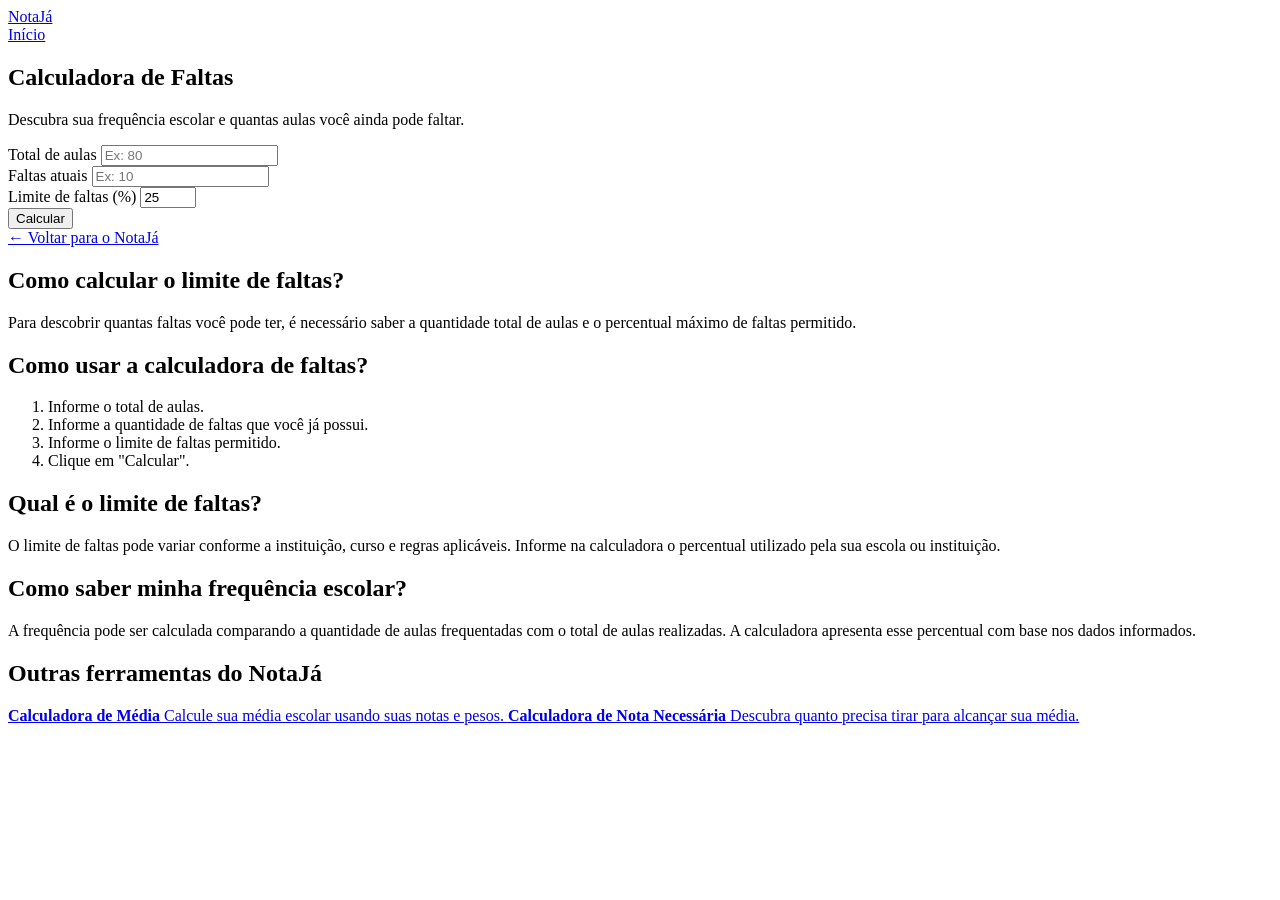
==== ferramentas/faltas.html @ c806bbd1 "Adicionando as Formas de calculo" ====
<!DOCTYPE html>
<html lang="pt-BR">

<head>

    <meta charset="UTF-8">

    <meta
        name="viewport"
        content="width=device-width, initial-scale=1.0"
    >

    <meta
        name="description"
        content="Calcule quantas faltas você ainda pode ter e descubra sua frequência escolar de forma rápida e gratuita."
    >

    <title>Calculadora de Faltas Escolares | NotaJá</title>

    <link rel="stylesheet" href="../css/global.css">
    <link rel="stylesheet" href="../css/faltas.css">

</head>

<body>

    <header class="cabecalho">

        <a href="../index.html" class="logo">
            Nota<span>Já</span>
        </a>

        <nav>
            <a href="../index.html">Início</a>
        </nav>

    </header>


    <main>

        <section class="container">

            <h1>Calculadora de Faltas</h1>

            <p class="descricao">
                Descubra sua frequência escolar e quantas aulas
                você ainda pode faltar.
            </p>


            <div class="calculadora">

                <div class="campos-faltas">

                    <div class="campo">
                        <label for="total-aulas">
                            Total de aulas
                        </label>

                        <input
                            type="number"
                            id="total-aulas"
                            min="1"
                            placeholder="Ex: 80"
                        >
                    </div>


                    <div class="campo">
                        <label for="faltas">
                            Faltas atuais
                        </label>

                        <input
                            type="number"
                            id="faltas"
                            min="0"
                            placeholder="Ex: 10"
                        >
                    </div>


                    <div class="campo">
                        <label for="limite">
                            Limite de faltas (%)
                        </label>

                        <input
                            type="number"
                            id="limite"
                            min="1"
                            max="100"
                            value="25"
                        >
                    </div>

                </div>


                <button id="calcular">
                    Calcular
                </button>


                <div id="resultado"></div>

            </div>


            <a href="../index.html" class="voltar">
                ← Voltar para o NotaJá
            </a>


            <section class="conteudo-seo">

                <h2>Como calcular o limite de faltas?</h2>

                <p>
                    Para descobrir quantas faltas você pode ter,
                    é necessário saber a quantidade total de aulas
                    e o percentual máximo de faltas permitido.
                </p>


                <h2>Como usar a calculadora de faltas?</h2>

                <ol>

                    <li>
                        Informe o total de aulas.
                    </li>

                    <li>
                        Informe a quantidade de faltas que você já possui.
                    </li>

                    <li>
                        Informe o limite de faltas permitido.
                    </li>

                    <li>
                        Clique em "Calcular".
                    </li>

                </ol>


                <h2>Qual é o limite de faltas?</h2>

                <p>
                    O limite de faltas pode variar conforme a instituição,
                    curso e regras aplicáveis. Informe na calculadora o
                    percentual utilizado pela sua escola ou instituição.
                </p>


                <h2>Como saber minha frequência escolar?</h2>

                <p>
                    A frequência pode ser calculada comparando a quantidade
                    de aulas frequentadas com o total de aulas realizadas.
                    A calculadora apresenta esse percentual com base nos
                    dados informados.
                </p>

            </section>


            <section class="outras-ferramentas">

                <h2>Outras ferramentas do NotaJá</h2>

                <div class="links-ferramentas">

                    <a href="media.html">

                        <strong>
                            Calculadora de Média
                        </strong>

                        <span>
                            Calcule sua média escolar usando suas notas e pesos.
                        </span>

                    </a>


                    <a href="nota_necessaria.html">

                        <strong>
                            Calculadora de Nota Necessária
                        </strong>

                        <span>
                            Descubra quanto precisa tirar para alcançar sua média.
                        </span>

                    </a>

                </div>

            </section>

        </section>

    </main>


    <script src="../js/faltas.js"></script>

</body>

</html>
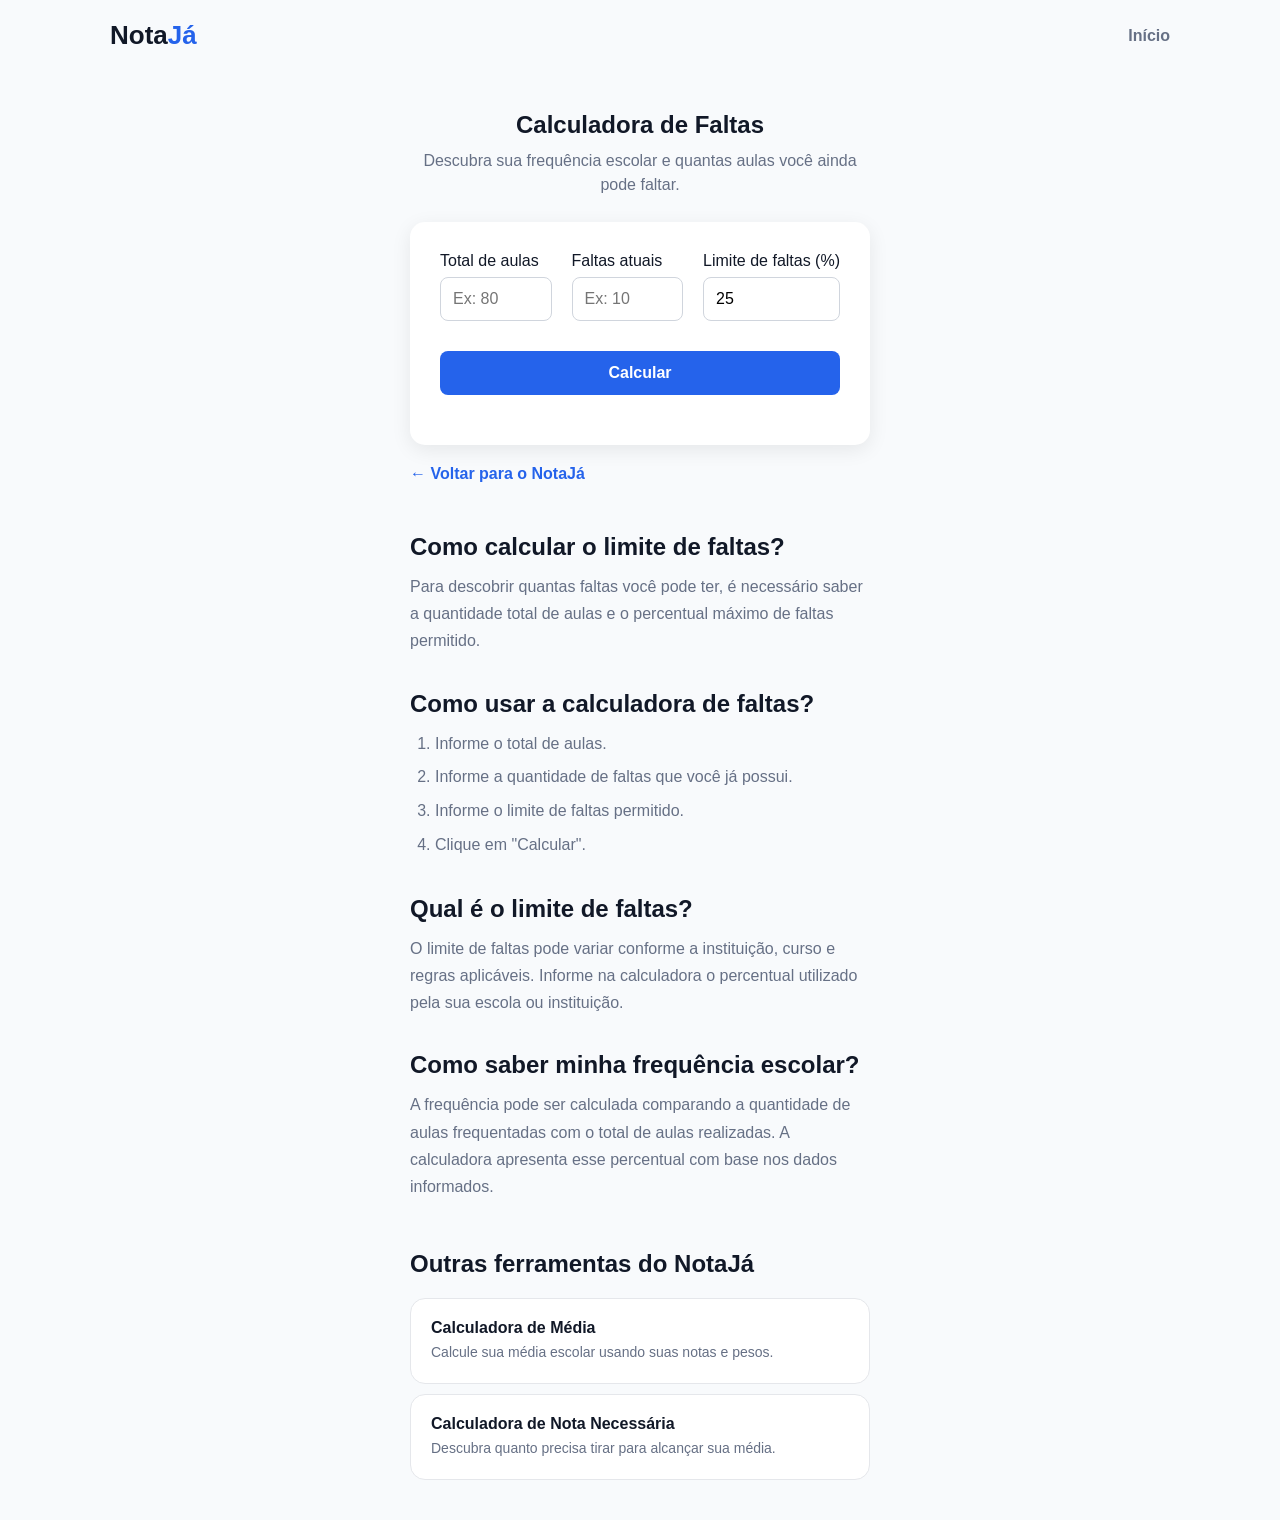
==== commit eed40496: "Arrumandos link, e adicionando tags" ====
--- a/ferramentas/faltas.html
+++ b/ferramentas/faltas.html
@@ -3,22 +3,34 @@
 
 <head>
 
+    <!-- Google Analytics -->
+
+    <script async src="https://www.googletagmanager.com/gtag/js?id=G-QHRTS9RKL6"></script>
+
+    <script>
+        window.dataLayer = window.dataLayer || [];
+
+        function gtag() {
+            dataLayer.push(arguments);
+        }
+
+        gtag('js', new Date());
+
+        gtag('config', 'G-QHRTS9RKL6');
+    </script>
+
     <meta charset="UTF-8">
 
-    <meta
-        name="viewport"
-        content="width=device-width, initial-scale=1.0"
-    >
-
-    <meta
-        name="description"
-        content="Calcule quantas faltas você ainda pode ter e descubra sua frequência escolar de forma rápida e gratuita."
-    >
+    <meta name="viewport" content="width=device-width, initial-scale=1.0">
+
+    <meta name="description"
+        content="Calcule quantas faltas você ainda pode ter e descubra sua frequência escolar de forma rápida e gratuita.">
 
     <title>Calculadora de Faltas Escolares | NotaJá</title>
 
-    <link rel="stylesheet" href="../css/global.css">
-    <link rel="stylesheet" href="../css/faltas.css">
+
+    <link rel="stylesheet" href="../CSS/global.css">
+    <link rel="stylesheet" href="../CSS/faltas.css">
 
 </head>
 
@@ -58,12 +70,7 @@
                             Total de aulas
                         </label>
 
-                        <input
-                            type="number"
-                            id="total-aulas"
-                            min="1"
-                            placeholder="Ex: 80"
-                        >
+                        <input type="number" id="total-aulas" min="1" placeholder="Ex: 80">
                     </div>
 
 
@@ -72,12 +79,7 @@
                             Faltas atuais
                         </label>
 
-                        <input
-                            type="number"
-                            id="faltas"
-                            min="0"
-                            placeholder="Ex: 10"
-                        >
+                        <input type="number" id="faltas" min="0" placeholder="Ex: 10">
                     </div>
 
 
@@ -86,13 +88,7 @@
                             Limite de faltas (%)
                         </label>
 
-                        <input
-                            type="number"
-                            id="limite"
-                            min="1"
-                            max="100"
-                            value="25"
-                        >
+                        <input type="number" id="limite" min="1" max="100" value="25">
                     </div>
 
                 </div>
--- a/CSS/global.css
+++ b/CSS/global.css
@@ -0,0 +1,516 @@
+/* =========================
+   VARIÁVEIS DO NOTAJÁ
+========================= */
+
+:root {
+
+    /* Cores */
+    --cor-principal: #2563eb;
+    --cor-principal-hover: #1d4ed8;
+
+    --cor-texto: #111827;
+    --cor-texto-secundario: #667085;
+
+    --cor-fundo: #f8fafc;
+    --cor-fundo-card: #ffffff;
+
+    --cor-borda: #e5e7eb;
+    --cor-input-borda: #d0d5dd;
+
+    --cor-sucesso: #16a34a;
+    --cor-erro: #dc2626;
+
+
+    /* Tipografia */
+    --fonte-principal: Arial, sans-serif;
+
+    --tamanho-texto: 16px;
+    --tamanho-texto-pequeno: 14px;
+    --tamanho-texto-grande: 20px;
+
+    --tamanho-logo: 26px;
+
+
+    /* Espaçamentos */
+    --espaco-pequeno: 10px;
+    --espaco-medio: 20px;
+    --espaco-grande: 30px;
+
+
+    /* Bordas */
+    --raio-pequeno: 8px;
+    --raio-medio: 15px;
+
+
+    /* Sombras */
+    --sombra-card: 0 5px 20px rgba(0, 0, 0, 0.08);
+    --sombra-hover: 0 10px 30px rgba(0, 0, 0, 0.08);
+
+
+    /* Larguras */
+    --largura-site: 1100px;
+    --largura-ferramenta: 500px;
+}
+
+
+/* =========================
+   RESET
+========================= */
+
+* {
+    margin: 0;
+    padding: 0;
+    box-sizing: border-box;
+}
+
+
+html {
+    scroll-behavior: smooth;
+}
+
+
+body {
+    font-family: var(--fonte-principal);
+
+    background: var(--cor-fundo);
+    color: var(--cor-texto);
+
+    min-height: 100vh;
+}
+
+
+button,
+input {
+    font-family: inherit;
+}
+
+
+/* =========================
+   HEADER
+========================= */
+
+.cabecalho {
+    width: 100%;
+    max-width: var(--largura-site);
+
+    margin: 0 auto;
+    padding: var(--espaco-medio);
+
+    display: flex;
+    justify-content: space-between;
+    align-items: center;
+}
+
+
+.logo {
+    text-decoration: none;
+
+    color: var(--cor-texto);
+
+    font-size: var(--tamanho-logo);
+    font-weight: 800;
+}
+
+
+.logo span {
+    color: var(--cor-principal);
+}
+
+
+.cabecalho nav a {
+    text-decoration: none;
+
+    color: var(--cor-texto-secundario);
+
+    font-weight: 600;
+
+    transition: 0.2s;
+}
+
+
+.cabecalho nav a:hover {
+    color: var(--cor-principal);
+}
+
+
+/* =========================
+   CONTAINER DAS FERRAMENTAS
+========================= */
+
+.container {
+    width: 100%;
+    max-width: var(--largura-ferramenta);
+
+    margin: 0 auto;
+
+    padding: 40px var(--espaco-medio);
+}
+
+
+.container h1 {
+    text-align: center;
+
+    margin-bottom: var(--espaco-pequeno);
+}
+
+
+.descricao {
+    text-align: center;
+
+    color: var(--cor-texto-secundario);
+
+    line-height: 1.5;
+
+    margin-bottom: 25px;
+}
+
+
+/* =========================
+   CARD DA CALCULADORA
+========================= */
+
+.calculadora {
+    background: var(--cor-fundo-card);
+
+    padding: var(--espaco-grande);
+
+    border-radius: var(--raio-medio);
+
+    box-shadow: var(--sombra-card);
+}
+
+
+/* =========================
+   CAMPOS DE NOTA
+========================= */
+
+.nota {
+    display: flex;
+
+    gap: var(--espaco-pequeno);
+
+    margin-bottom: var(--espaco-pequeno);
+}
+
+
+.nota input,
+.campo input {
+    width: 100%;
+
+    padding: 12px;
+
+    border: 1px solid var(--cor-input-borda);
+
+    border-radius: var(--raio-pequeno);
+
+    font-size: var(--tamanho-texto);
+
+    outline: none;
+}
+
+
+.nota input:focus,
+.campo input:focus {
+    border-color: var(--cor-principal);
+}
+
+
+/* =========================
+   BOTÕES DAS FERRAMENTAS
+========================= */
+
+.calculadora button {
+    width: 100%;
+
+    padding: 13px;
+
+    margin-top: var(--espaco-pequeno);
+
+    border: none;
+
+    border-radius: var(--raio-pequeno);
+
+    background: var(--cor-principal);
+
+    color: white;
+
+    font-size: var(--tamanho-texto);
+
+    font-weight: bold;
+
+    cursor: pointer;
+
+    transition: 0.2s;
+}
+
+
+.calculadora button:hover {
+    background: var(--cor-principal-hover);
+}
+
+
+/* =========================
+   RESULTADO
+========================= */
+
+#resultado {
+    margin-top: var(--espaco-medio);
+
+    text-align: center;
+
+    font-size: var(--tamanho-texto-grande);
+
+    line-height: 1.5;
+}
+
+
+/* =========================
+   LINK VOLTAR
+========================= */
+
+.voltar {
+    display: inline-block;
+
+    margin-top: var(--espaco-medio);
+
+    color: var(--cor-principal);
+
+    text-decoration: none;
+
+    font-weight: 600;
+
+    transition: 0.2s;
+}
+
+
+.voltar:hover {
+    color: var(--cor-principal-hover);
+
+    text-decoration: underline;
+}
+
+
+/* =========================
+   RESPONSIVIDADE GLOBAL
+========================= */
+
+@media (max-width: 650px) {
+
+    .cabecalho {
+        padding: 16px;
+    }
+
+    .cabecalho nav {
+        display: none;
+    }
+
+    .container {
+        padding: 30px 16px;
+    }
+
+    .calculadora {
+        padding: 20px;
+    }
+
+    .nota {
+        gap: 8px;
+    }
+
+    .nota input,
+    .campo input {
+        min-width: 0;
+        padding: 11px;
+    }
+
+    .calculadora button {
+        padding: 12px;
+    }
+
+}
+
+ /* =========================
+    CONTEÚDO INFORMATIVO
+ ========================= */
+
+.conteudo-seo {
+    margin-top: 50px;
+}
+
+
+.conteudo-seo h2 {
+    margin-top: 35px;
+    margin-bottom: 12px;
+
+    font-size: 24px;
+
+    color: var(--cor-texto);
+}
+
+
+.conteudo-seo h2:first-child {
+    margin-top: 0;
+}
+
+
+.conteudo-seo p {
+    margin-bottom: 15px;
+
+    color: var(--cor-texto-secundario);
+
+    line-height: 1.7;
+}
+
+
+.conteudo-seo ol,
+.conteudo-seo ul {
+    padding-left: 25px;
+
+    color: var(--cor-texto-secundario);
+
+    line-height: 1.8;
+}
+
+
+.conteudo-seo li {
+    margin-bottom: 5px;
+}
+
+/* =========================
+   OUTRAS FERRAMENTAS
+========================= */
+
+.outras-ferramentas {
+    margin-top: 50px;
+}
+
+.outras-ferramentas h2 {
+    margin-bottom: var(--espaco-medio);
+
+    font-size: 24px;
+}
+
+.links-ferramentas {
+    display: flex;
+    flex-direction: column;
+
+    gap: var(--espaco-pequeno);
+}
+
+.links-ferramentas a {
+    display: flex;
+    flex-direction: column;
+
+    gap: 5px;
+
+    padding: var(--espaco-medio);
+
+    background: var(--cor-fundo-card);
+
+    border: 1px solid var(--cor-borda);
+
+    border-radius: var(--raio-medio);
+
+    text-decoration: none;
+
+    transition: 0.2s;
+}
+
+.links-ferramentas a:hover {
+    transform: translateY(-2px);
+
+    box-shadow: var(--sombra-card);
+}
+
+.links-ferramentas strong {
+    color: var(--cor-texto);
+}
+
+.links-ferramentas span {
+    color: var(--cor-texto-secundario);
+
+    font-size: var(--tamanho-texto-pequeno);
+
+    line-height: 1.5;
+}
+
+/* =========================
+   RESULTADO EM CARD
+========================= */
+
+.resultado-card {
+    margin-top: var(--espaco-medio);
+
+    padding: var(--espaco-medio);
+
+    background: var(--cor-fundo);
+
+    border: 1px solid var(--cor-borda);
+
+    border-radius: var(--raio-medio);
+
+    text-align: center;
+}
+
+
+.resultado-card .resultado-titulo {
+    margin-bottom: 15px;
+
+    font-size: var(--tamanho-texto-pequeno);
+
+    font-weight: bold;
+
+    color: var(--cor-texto-secundario);
+
+    text-transform: uppercase;
+
+    letter-spacing: 1px;
+}
+
+
+.resultado-card .resultado-principal {
+    margin-bottom: 20px;
+
+    font-size: 28px;
+
+    font-weight: bold;
+
+    color: var(--cor-principal);
+}
+
+
+.resultado-info {
+    display: grid;
+
+    grid-template-columns: repeat(2, 1fr);
+
+    gap: var(--espaco-pequeno);
+}
+
+
+.resultado-info div {
+    padding: 12px;
+
+    background: var(--cor-fundo-card);
+
+    border: 1px solid var(--cor-borda);
+
+    border-radius: var(--raio-pequeno);
+}
+
+
+.resultado-info span {
+    display: block;
+
+    margin-bottom: 5px;
+
+    font-size: var(--tamanho-texto-pequeno);
+
+    color: var(--cor-texto-secundario);
+}
+
+
+.resultado-info strong {
+    font-size: 18px;
+
+    color: var(--cor-texto);
+}
--- a/CSS/faltas.css
+++ b/CSS/faltas.css
@@ -0,0 +1,40 @@
+/* =========================
+   CAMPOS DE FALTAS
+========================= */
+
+.campos-faltas {
+    display: grid;
+
+    grid-template-columns: repeat(3, 1fr);
+
+    gap: var(--espaco-medio);
+
+    margin-bottom: var(--espaco-medio);
+}
+
+
+.campos-faltas .campo {
+    margin-top: 0;
+}
+
+
+.campos-faltas label {
+    display: block;
+
+    white-space: nowrap;
+
+    margin-bottom: 7px;
+}
+
+
+/* =========================
+   RESPONSIVIDADE
+========================= */
+
+@media (max-width: 650px) {
+
+    .campos-faltas {
+        grid-template-columns: 1fr;
+    }
+
+}
